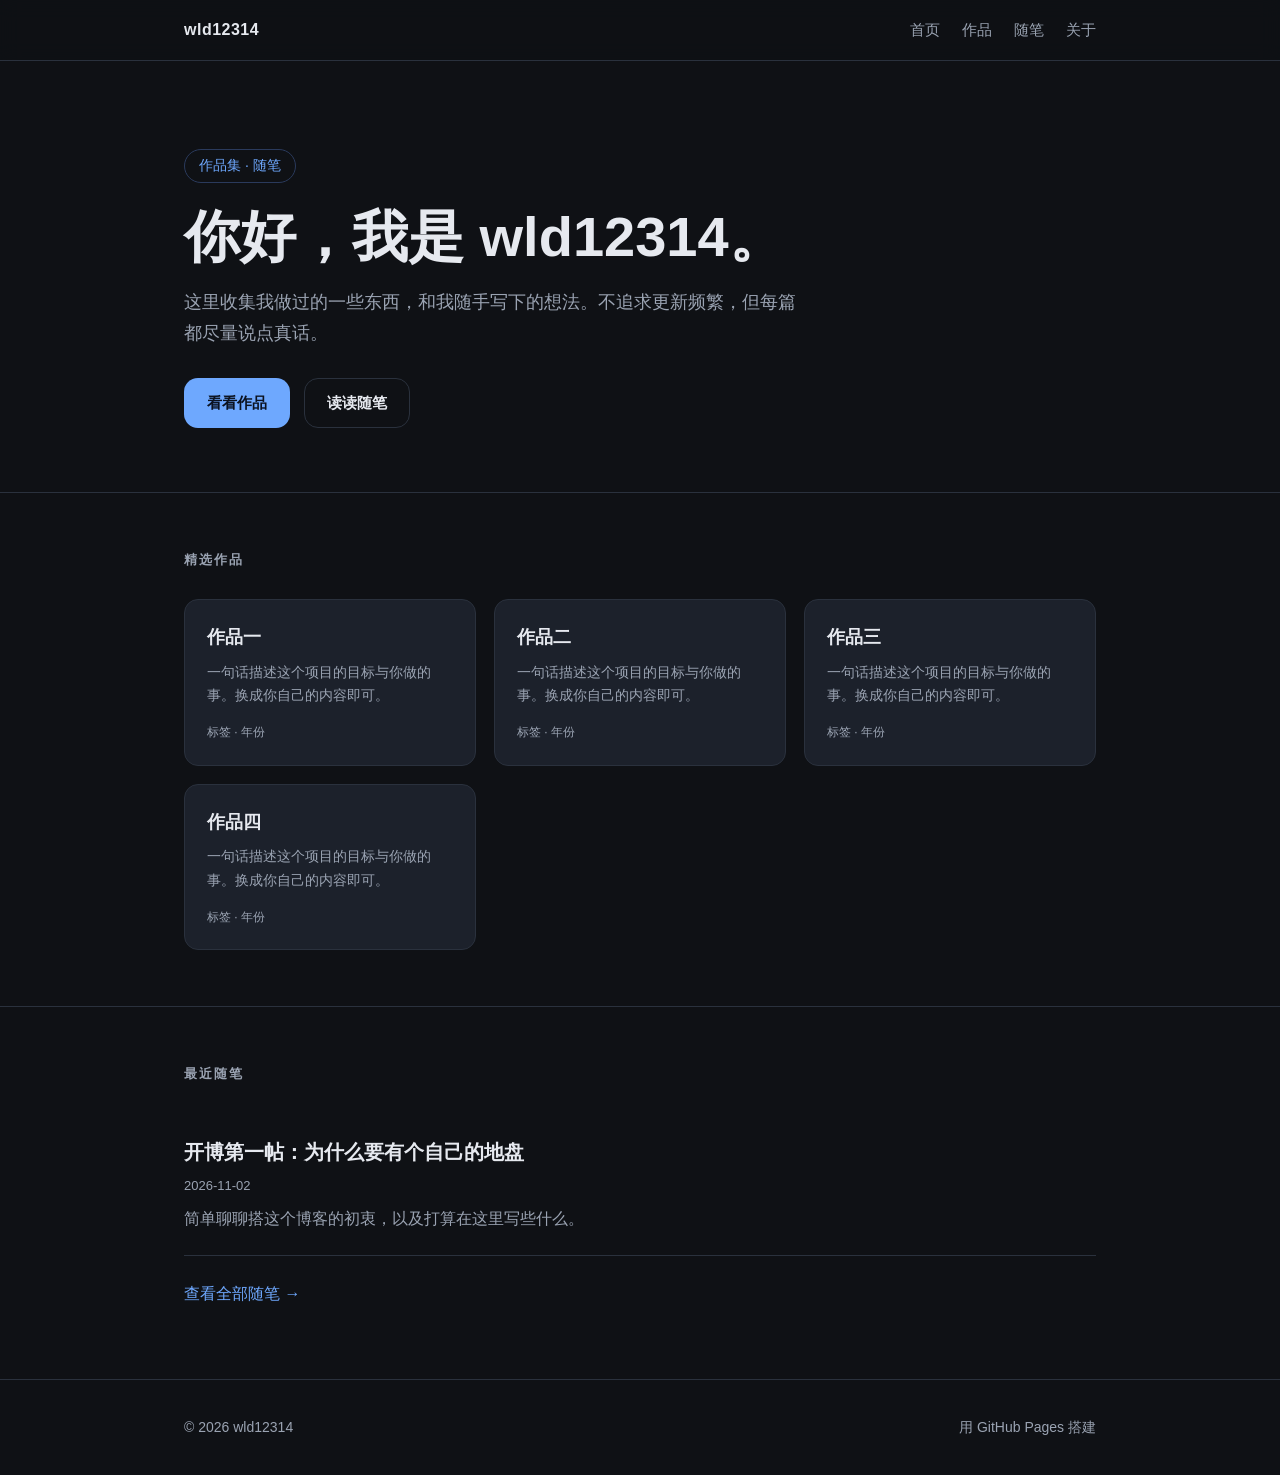
==== index.html @ 1c8e5e1d "Add files via upload" ====
<!DOCTYPE html>
<html lang="zh-CN">
<head>
  <meta charset="UTF-8" />
  <meta name="viewport" content="width=device-width, initial-scale=1.0" />
  <title>wld12314 · 个人作品集与随笔</title>
  <meta name="description" content="wld12314 的个人站点：作品集与随笔。" />
  <link rel="stylesheet" href="assets/css/style.css" />
</head>
<body>
  <nav class="nav">
    <div class="wrap">
      <a class="brand" href="index.html">wld12314</a>
      <div class="nav-links">
        <a href="index.html">首页</a>
        <a href="index.html#works">作品</a>
        <a href="blog/index.html">随笔</a>
        <a href="about.html">关于</a>
      </div>
    </div>
  </nav>

  <header class="hero">
    <div class="wrap">
      <span class="tag">作品集 · 随笔</span>
      <h1>你好，我是 wld12314。</h1>
      <p>这里收集我做过的一些东西，和我随手写下的想法。不追求更新频繁，但每篇都尽量说点真话。</p>
      <div class="cta">
        <a class="btn btn-primary" href="#works">看看作品</a>
        <a class="btn btn-ghost" href="blog/index.html">读读随笔</a>
      </div>
    </div>
  </header>

  <section id="works">
    <div class="wrap">
      <h2 class="section-title">精选作品</h2>
      <div class="grid">
        <div class="card">
          <h3>作品一</h3>
          <p>一句话描述这个项目的目标与你做的事。换成你自己的内容即可。</p>
          <div class="meta">标签 · 年份</div>
        </div>
        <div class="card">
          <h3>作品二</h3>
          <p>一句话描述这个项目的目标与你做的事。换成你自己的内容即可。</p>
          <div class="meta">标签 · 年份</div>
        </div>
        <div class="card">
          <h3>作品三</h3>
          <p>一句话描述这个项目的目标与你做的事。换成你自己的内容即可。</p>
          <div class="meta">标签 · 年份</div>
        </div>
        <div class="card">
          <h3>作品四</h3>
          <p>一句话描述这个项目的目标与你做的事。换成你自己的内容即可。</p>
          <div class="meta">标签 · 年份</div>
        </div>
      </div>
    </div>
  </section>

  <section id="latest">
    <div class="wrap">
      <h2 class="section-title">最近随笔</h2>
      <div class="post">
        <h3><a href="blog/hello.html">开博第一帖：为什么要有个自己的地盘</a></h3>
        <div class="date">2026-11-02</div>
        <p>简单聊聊搭这个博客的初衷，以及打算在这里写些什么。</p>
      </div>
      <p style="margin-top:24px"><a href="blog/index.html">查看全部随笔 →</a></p>
    </div>
  </section>

  <footer>
    <div class="wrap">
      <span>© 2026 wld12314</span>
      <span>用 GitHub Pages 搭建</span>
    </div>
  </footer>
</body>
</html>
---- assets/css/style.css ----
:root {
  --bg: #0f1115;
  --bg-soft: #161922;
  --surface: #1c212b;
  --border: #2a313d;
  --text: #e6e9ef;
  --text-dim: #9aa3b2;
  --accent: #6ea8fe;
  --accent-soft: #2a3a5c;
  --radius: 14px;
  --maxw: 960px;
}

* { box-sizing: border-box; }

html { scroll-behavior: smooth; }

body {
  margin: 0;
  background: var(--bg);
  color: var(--text);
  font-family: -apple-system, BlinkMacSystemFont, "Segoe UI", "PingFang SC",
    "Hiragino Sans GB", "Microsoft YaHei", Roboto, Helvetica, Arial, sans-serif;
  line-height: 1.7;
  -webkit-font-smoothing: antialiased;
}

a { color: var(--accent); text-decoration: none; }
a:hover { text-decoration: underline; }

.wrap { max-width: var(--maxw); margin: 0 auto; padding: 0 24px; }

/* Nav */
.nav {
  position: sticky; top: 0; z-index: 10;
  backdrop-filter: blur(10px);
  background: rgba(15, 17, 21, 0.72);
  border-bottom: 1px solid var(--border);
}
.nav .wrap {
  display: flex; align-items: center; justify-content: space-between;
  height: 60px;
}
.brand { font-weight: 700; letter-spacing: .5px; color: var(--text); }
.brand:hover { text-decoration: none; }
.nav-links { display: flex; gap: 22px; }
.nav-links a { color: var(--text-dim); font-size: 15px; }
.nav-links a:hover { color: var(--text); text-decoration: none; }

/* Hero */
.hero { padding: 88px 0 64px; }
.hero h1 {
  font-size: clamp(34px, 6vw, 56px);
  line-height: 1.15; margin: 0 0 18px; font-weight: 800;
}
.hero .tag {
  display: inline-block; font-size: 14px; color: var(--accent);
  border: 1px solid var(--accent-soft); border-radius: 999px;
  padding: 4px 14px; margin-bottom: 22px;
}
.hero p { color: var(--text-dim); font-size: 18px; max-width: 620px; }
.hero .cta { margin-top: 30px; display: flex; gap: 14px; flex-wrap: wrap; }

.btn {
  display: inline-block; padding: 11px 22px; border-radius: var(--radius);
  font-size: 15px; font-weight: 600; border: 1px solid transparent;
  transition: transform .12s ease, background .2s ease;
}
.btn:hover { text-decoration: none; transform: translateY(-2px); }
.btn-primary { background: var(--accent); color: #0b1220; }
.btn-ghost { border-color: var(--border); color: var(--text); }

/* Sections */
section { padding: 56px 0; border-top: 1px solid var(--border); }
.section-title { font-size: 13px; text-transform: uppercase; letter-spacing: 2px; color: var(--text-dim); margin: 0 0 28px; }

/* Cards / works */
.grid { display: grid; grid-template-columns: repeat(auto-fill, minmax(260px, 1fr)); gap: 18px; }
.card {
  background: var(--surface); border: 1px solid var(--border);
  border-radius: var(--radius); padding: 22px; transition: border-color .2s, transform .12s;
}
.card:hover { border-color: var(--accent); transform: translateY(-3px); }
.card h3 { margin: 0 0 8px; font-size: 18px; }
.card p { margin: 0; color: var(--text-dim); font-size: 14px; }
.card .meta { margin-top: 14px; font-size: 12px; color: var(--text-dim); }

/* Blog list */
.post { padding: 22px 0; border-bottom: 1px solid var(--border); }
.post:last-child { border-bottom: none; }
.post h3 { margin: 0 0 6px; font-size: 20px; }
.post h3 a { color: var(--text); }
.post h3 a:hover { color: var(--accent); text-decoration: none; }
.post .date { font-size: 13px; color: var(--text-dim); }
.post p { color: var(--text-dim); margin: 8px 0 0; }

/* Article */
.article { padding: 56px 0 80px; }
.article h1 { font-size: clamp(28px, 5vw, 40px); margin: 0 0 10px; }
.article .date { color: var(--text-dim); font-size: 14px; margin-bottom: 30px; }
.article p, .article li { color: #d4d9e2; }
.article h2 { margin-top: 40px; font-size: 24px; }
.article pre { background: var(--bg-soft); border: 1px solid var(--border); border-radius: 10px; padding: 16px; overflow: auto; }
.article code { font-family: "SF Mono", Menlo, Consolas, monospace; font-size: 14px; }
.article :not(pre) > code { background: var(--accent-soft); padding: 2px 6px; border-radius: 6px; color: #cfe0ff; }

/* Footer */
footer { border-top: 1px solid var(--border); padding: 36px 0; color: var(--text-dim); font-size: 14px; }
footer .wrap { display: flex; justify-content: space-between; flex-wrap: wrap; gap: 12px; }

/* Responsive */
@media (max-width: 600px) {
  .nav-links { gap: 14px; font-size: 14px; }
  .hero { padding: 60px 0 44px; }
}
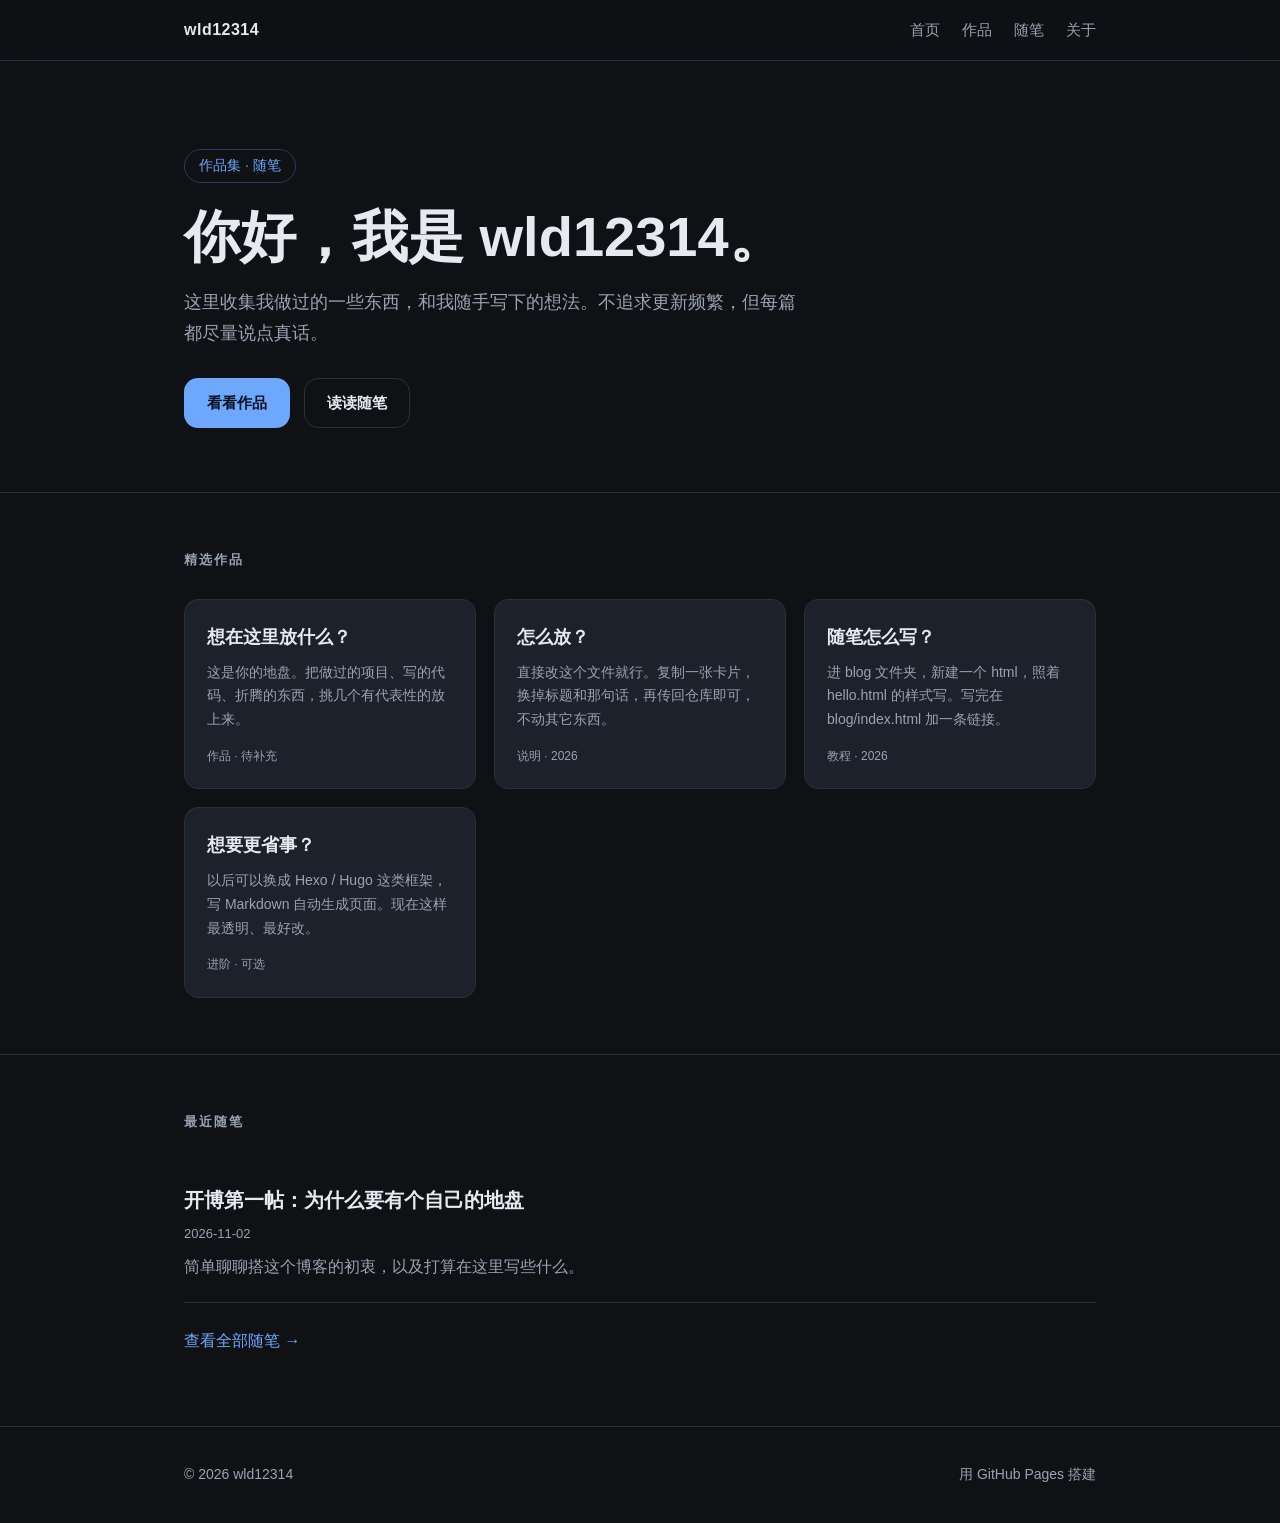
==== commit 15ad675b: "Add files via upload" ====
--- a/index.html
+++ b/index.html
@@ -1,4 +1,4 @@
-<!DOCTYPE html>
+﻿<!DOCTYPE html>
 <html lang="zh-CN">
 <head>
   <meta charset="UTF-8" />
@@ -37,26 +37,25 @@
       <h2 class="section-title">精选作品</h2>
       <div class="grid">
         <div class="card">
-          <h3>作品一</h3>
-          <p>一句话描述这个项目的目标与你做的事。换成你自己的内容即可。</p>
-          <div class="meta">标签 · 年份</div>
+          <h3>想在这里放什么？</h3>
+          <p>这是你的地盘。把做过的项目、写的代码、折腾的东西，挑几个有代表性的放上来。</p>
+          <div class="meta">作品 · 待补充</div>
         </div>
         <div class="card">
-          <h3>作品二</h3>
-          <p>一句话描述这个项目的目标与你做的事。换成你自己的内容即可。</p>
-          <div class="meta">标签 · 年份</div>
+          <h3>怎么放？</h3>
+          <p>直接改这个文件就行。复制一张卡片，换掉标题和那句话，再传回仓库即可，不动其它东西。</p>
+          <div class="meta">说明 · 2026</div>
         </div>
         <div class="card">
-          <h3>作品三</h3>
-          <p>一句话描述这个项目的目标与你做的事。换成你自己的内容即可。</p>
-          <div class="meta">标签 · 年份</div>
+          <h3>随笔怎么写？</h3>
+          <p>进 blog 文件夹，新建一个 html，照着 hello.html 的样式写。写完在 blog/index.html 加一条链接。</p>
+          <div class="meta">教程 · 2026</div>
         </div>
         <div class="card">
-          <h3>作品四</h3>
-          <p>一句话描述这个项目的目标与你做的事。换成你自己的内容即可。</p>
-          <div class="meta">标签 · 年份</div>
-        </div>
-      </div>
+          <h3>想要更省事？</h3>
+          <p>以后可以换成 Hexo / Hugo 这类框架，写 Markdown 自动生成页面。现在这样最透明、最好改。</p>
+          <div class="meta">进阶 · 可选</div>
+        </div>        </div>
     </div>
   </section>
 
@@ -80,3 +79,4 @@
   </footer>
 </body>
 </html>
+
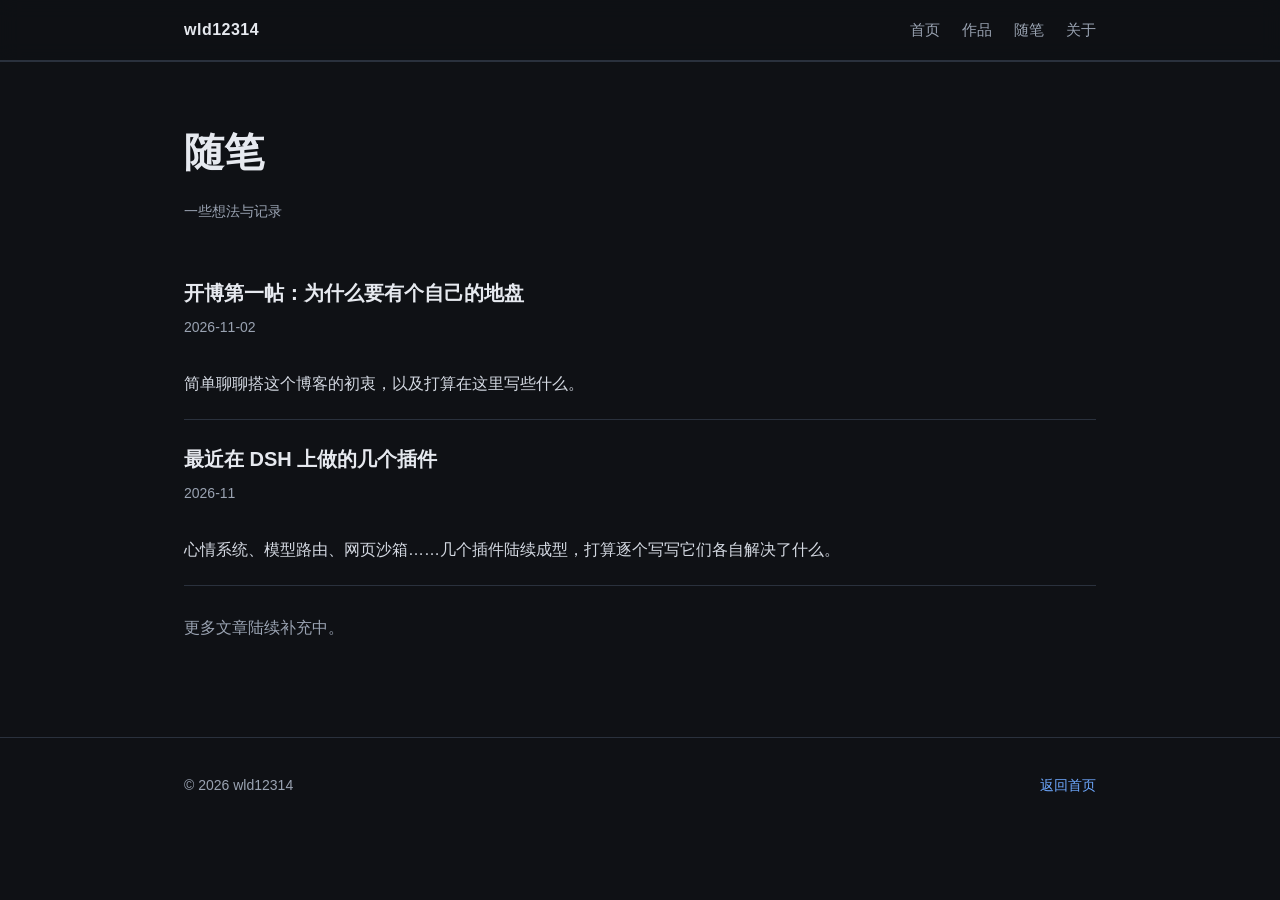
==== commit dc3a7d17: "Add files via upload" ====
--- a/index.html
+++ b/index.html
@@ -1,82 +1,51 @@
-﻿<!DOCTYPE html>
+<!DOCTYPE html>
 <html lang="zh-CN">
 <head>
   <meta charset="UTF-8" />
   <meta name="viewport" content="width=device-width, initial-scale=1.0" />
-  <title>wld12314 · 个人作品集与随笔</title>
-  <meta name="description" content="wld12314 的个人站点：作品集与随笔。" />
-  <link rel="stylesheet" href="assets/css/style.css" />
+  <title>随笔 · wld12314</title>
+  <meta name="description" content="wld12314 的随笔列表。" />
+  <link rel="stylesheet" href="../assets/css/style.css" />
 </head>
 <body>
   <nav class="nav">
     <div class="wrap">
-      <a class="brand" href="index.html">wld12314</a>
+      <a class="brand" href="../index.html">wld12314</a>
       <div class="nav-links">
-        <a href="index.html">首页</a>
-        <a href="index.html#works">作品</a>
-        <a href="blog/index.html">随笔</a>
-        <a href="about.html">关于</a>
+        <a href="../index.html">首页</a>
+        <a href="../index.html#works">作品</a>
+        <a href="index.html">随笔</a>
+        <a href="../about.html">关于</a>
       </div>
     </div>
   </nav>
 
-  <header class="hero">
+  <section class="article">
     <div class="wrap">
-      <span class="tag">作品集 · 随笔</span>
-      <h1>你好，我是 wld12314。</h1>
-      <p>这里收集我做过的一些东西，和我随手写下的想法。不追求更新频繁，但每篇都尽量说点真话。</p>
-      <div class="cta">
-        <a class="btn btn-primary" href="#works">看看作品</a>
-        <a class="btn btn-ghost" href="blog/index.html">读读随笔</a>
-      </div>
-    </div>
-  </header>
+      <h1>随笔</h1>
+      <p class="date">一些想法与记录</p>
 
-  <section id="works">
-    <div class="wrap">
-      <h2 class="section-title">精选作品</h2>
-      <div class="grid">
-        <div class="card">
-          <h3>想在这里放什么？</h3>
-          <p>这是你的地盘。把做过的项目、写的代码、折腾的东西，挑几个有代表性的放上来。</p>
-          <div class="meta">作品 · 待补充</div>
-        </div>
-        <div class="card">
-          <h3>怎么放？</h3>
-          <p>直接改这个文件就行。复制一张卡片，换掉标题和那句话，再传回仓库即可，不动其它东西。</p>
-          <div class="meta">说明 · 2026</div>
-        </div>
-        <div class="card">
-          <h3>随笔怎么写？</h3>
-          <p>进 blog 文件夹，新建一个 html，照着 hello.html 的样式写。写完在 blog/index.html 加一条链接。</p>
-          <div class="meta">教程 · 2026</div>
-        </div>
-        <div class="card">
-          <h3>想要更省事？</h3>
-          <p>以后可以换成 Hexo / Hugo 这类框架，写 Markdown 自动生成页面。现在这样最透明、最好改。</p>
-          <div class="meta">进阶 · 可选</div>
-        </div>        </div>
-    </div>
-  </section>
-
-  <section id="latest">
-    <div class="wrap">
-      <h2 class="section-title">最近随笔</h2>
       <div class="post">
-        <h3><a href="blog/hello.html">开博第一帖：为什么要有个自己的地盘</a></h3>
+        <h3><a href="hello.html">开博第一帖：为什么要有个自己的地盘</a></h3>
         <div class="date">2026-11-02</div>
         <p>简单聊聊搭这个博客的初衷，以及打算在这里写些什么。</p>
       </div>
-      <p style="margin-top:24px"><a href="blog/index.html">查看全部随笔 →</a></p>
+
+      <div class="post">
+        <h3><a href="dsh-plugins.html">最近在 DSH 上做的几个插件</a></h3>
+        <div class="date">2026-11</div>
+        <p>心情系统、模型路由、网页沙箱……几个插件陆续成型，打算逐个写写它们各自解决了什么。</p>
+      </div>
+
+      <p style="margin-top:28px;color:var(--text-dim)">更多文章陆续补充中。</p>
     </div>
   </section>
 
   <footer>
     <div class="wrap">
       <span>© 2026 wld12314</span>
-      <span>用 GitHub Pages 搭建</span>
+      <span><a href="../index.html">返回首页</a></span>
     </div>
   </footer>
 </body>
 </html>
-
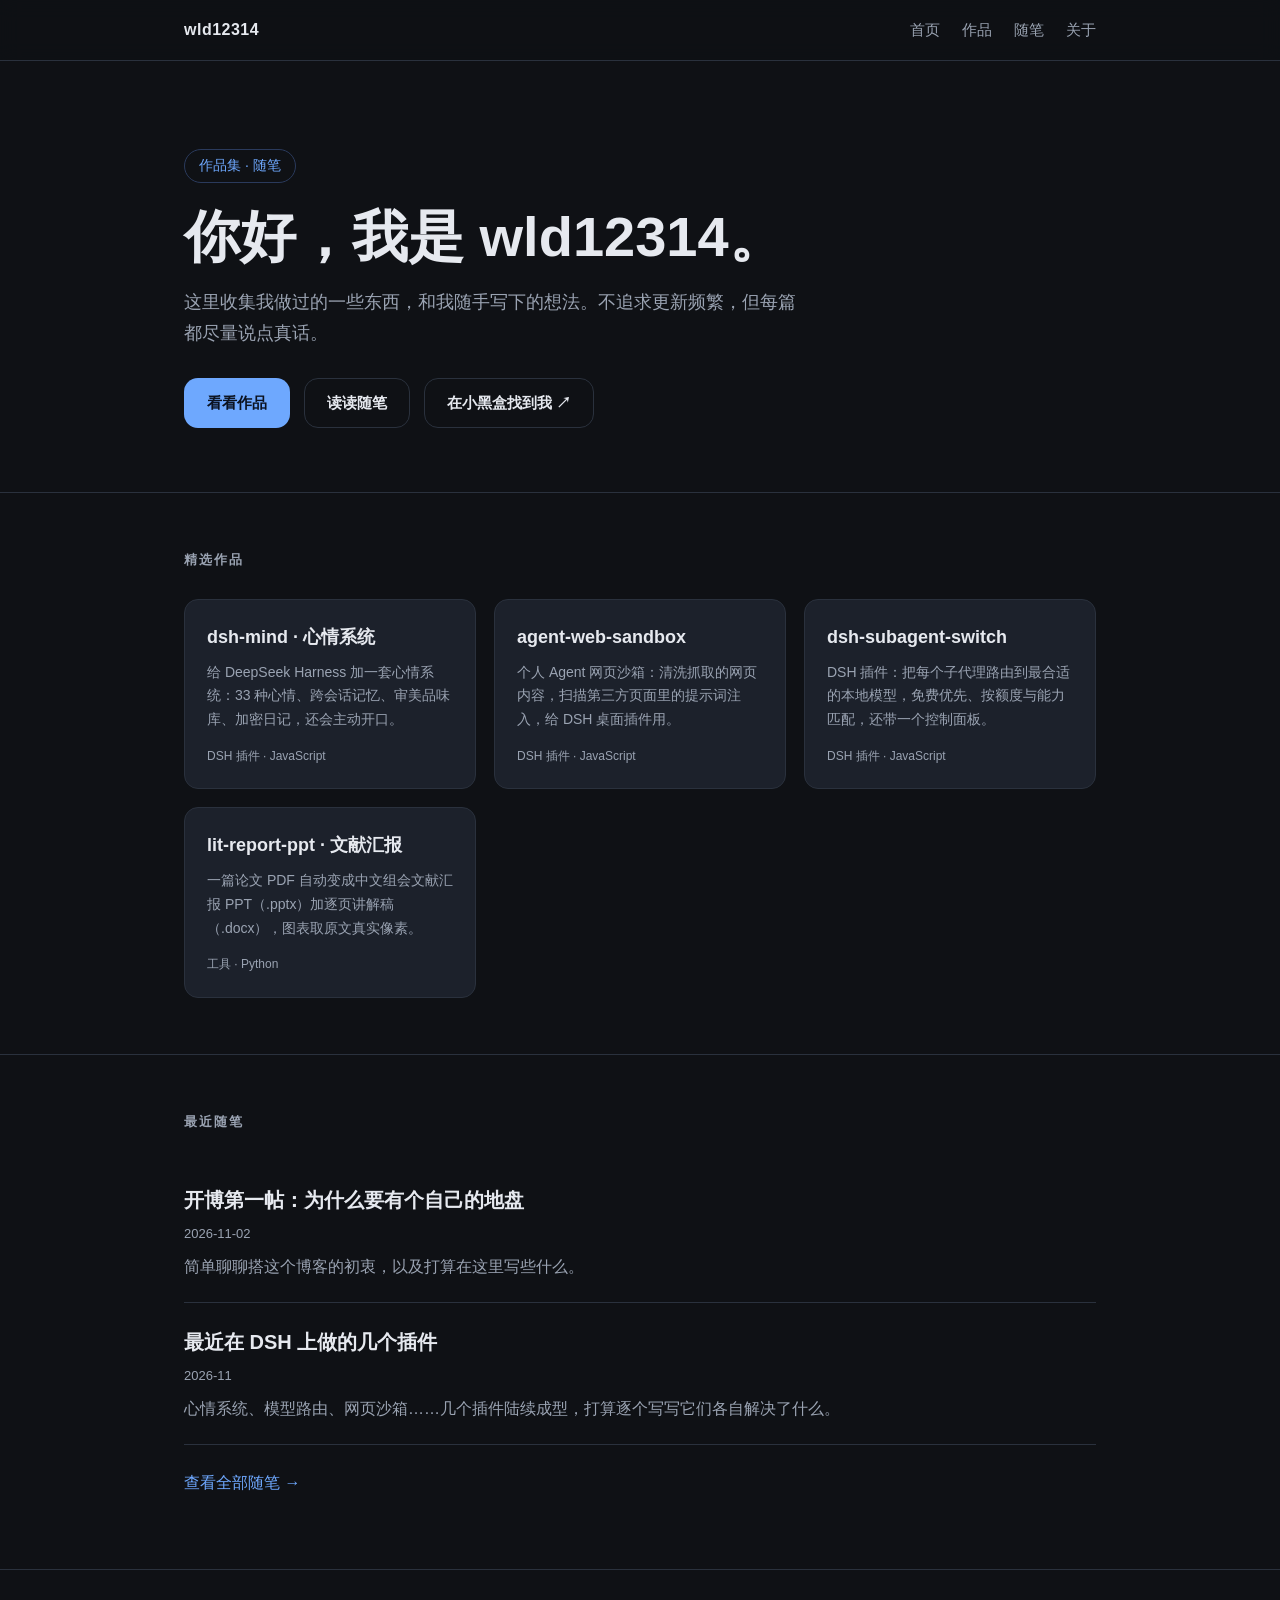
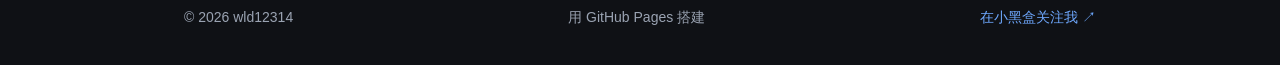
==== commit 1e8935a8: "Add files via upload" ====
--- a/index.html
+++ b/index.html
@@ -3,48 +3,86 @@
 <head>
   <meta charset="UTF-8" />
   <meta name="viewport" content="width=device-width, initial-scale=1.0" />
-  <title>随笔 · wld12314</title>
-  <meta name="description" content="wld12314 的随笔列表。" />
-  <link rel="stylesheet" href="../assets/css/style.css" />
+  <title>wld12314 · 个人作品集与随笔</title>
+  <meta name="description" content="wld12314 的个人站点：作品集与随笔。" />
+  <link rel="stylesheet" href="assets/css/style.css" />
 </head>
 <body>
   <nav class="nav">
     <div class="wrap">
-      <a class="brand" href="../index.html">wld12314</a>
+      <a class="brand" href="index.html">wld12314</a>
       <div class="nav-links">
-        <a href="../index.html">首页</a>
-        <a href="../index.html#works">作品</a>
-        <a href="index.html">随笔</a>
-        <a href="../about.html">关于</a>
+        <a href="index.html">首页</a>
+        <a href="index.html#works">作品</a>
+        <a href="blog/index.html">随笔</a>
+        <a href="about.html">关于</a>
       </div>
     </div>
   </nav>
 
-  <section class="article">
+  <header class="hero">
     <div class="wrap">
-      <h1>随笔</h1>
-      <p class="date">一些想法与记录</p>
+      <span class="tag">作品集 · 随笔</span>
+      <h1>你好，我是 wld12314。</h1>
+      <p>这里收集我做过的一些东西，和我随手写下的想法。不追求更新频繁，但每篇都尽量说点真话。</p>
+      <div class="cta">
+        <a class="btn btn-primary" href="#works">看看作品</a>
+        <a class="btn btn-ghost" href="blog/index.html">读读随笔</a>
+        <a class="btn btn-ghost" href="https://www.xiaoheihe.cn/bbs/user_profile_share?user_id=46d86acf7530&h_src=heyboxapp" target="_blank" rel="noopener">在小黑盒找到我 ↗</a>
+      </div>
+    </div>
+  </header>
 
+  <section id="works">
+    <div class="wrap">
+      <h2 class="section-title">精选作品</h2>
+      <div class="grid">
+        <div class="card">
+          <h3>dsh-mind · 心情系统</h3>
+          <p>给 DeepSeek Harness 加一套心情系统：33 种心情、跨会话记忆、审美品味库、加密日记，还会主动开口。</p>
+          <div class="meta">DSH 插件 · JavaScript</div>
+        </div>
+        <div class="card">
+          <h3>agent-web-sandbox</h3>
+          <p>个人 Agent 网页沙箱：清洗抓取的网页内容，扫描第三方页面里的提示词注入，给 DSH 桌面插件用。</p>
+          <div class="meta">DSH 插件 · JavaScript</div>
+        </div>
+        <div class="card">
+          <h3>dsh-subagent-switch</h3>
+          <p>DSH 插件：把每个子代理路由到最合适的本地模型，免费优先、按额度与能力匹配，还带一个控制面板。</p>
+          <div class="meta">DSH 插件 · JavaScript</div>
+        </div>
+        <div class="card">
+          <h3>lit-report-ppt · 文献汇报</h3>
+          <p>一篇论文 PDF 自动变成中文组会文献汇报 PPT（.pptx）加逐页讲解稿（.docx），图表取原文真实像素。</p>
+          <div class="meta">工具 · Python</div>
+        </div>
+      </div>
+    </div>
+  </section>
+
+  <section id="latest">
+    <div class="wrap">
+      <h2 class="section-title">最近随笔</h2>
       <div class="post">
-        <h3><a href="hello.html">开博第一帖：为什么要有个自己的地盘</a></h3>
+        <h3><a href="blog/hello.html">开博第一帖：为什么要有个自己的地盘</a></h3>
         <div class="date">2026-11-02</div>
         <p>简单聊聊搭这个博客的初衷，以及打算在这里写些什么。</p>
       </div>
-
       <div class="post">
-        <h3><a href="dsh-plugins.html">最近在 DSH 上做的几个插件</a></h3>
+        <h3><a href="blog/dsh-plugins.html">最近在 DSH 上做的几个插件</a></h3>
         <div class="date">2026-11</div>
         <p>心情系统、模型路由、网页沙箱……几个插件陆续成型，打算逐个写写它们各自解决了什么。</p>
       </div>
-
-      <p style="margin-top:28px;color:var(--text-dim)">更多文章陆续补充中。</p>
+      <p style="margin-top:24px"><a href="blog/index.html">查看全部随笔 →</a></p>
     </div>
   </section>
 
   <footer>
     <div class="wrap">
       <span>© 2026 wld12314</span>
-      <span><a href="../index.html">返回首页</a></span>
+      <span>用 GitHub Pages 搭建</span>
+      <a href="https://www.xiaoheihe.cn/bbs/user_profile_share?user_id=46d86acf7530&h_src=heyboxapp" target="_blank" rel="noopener">在小黑盒关注我 ↗</a>
     </div>
   </footer>
 </body>
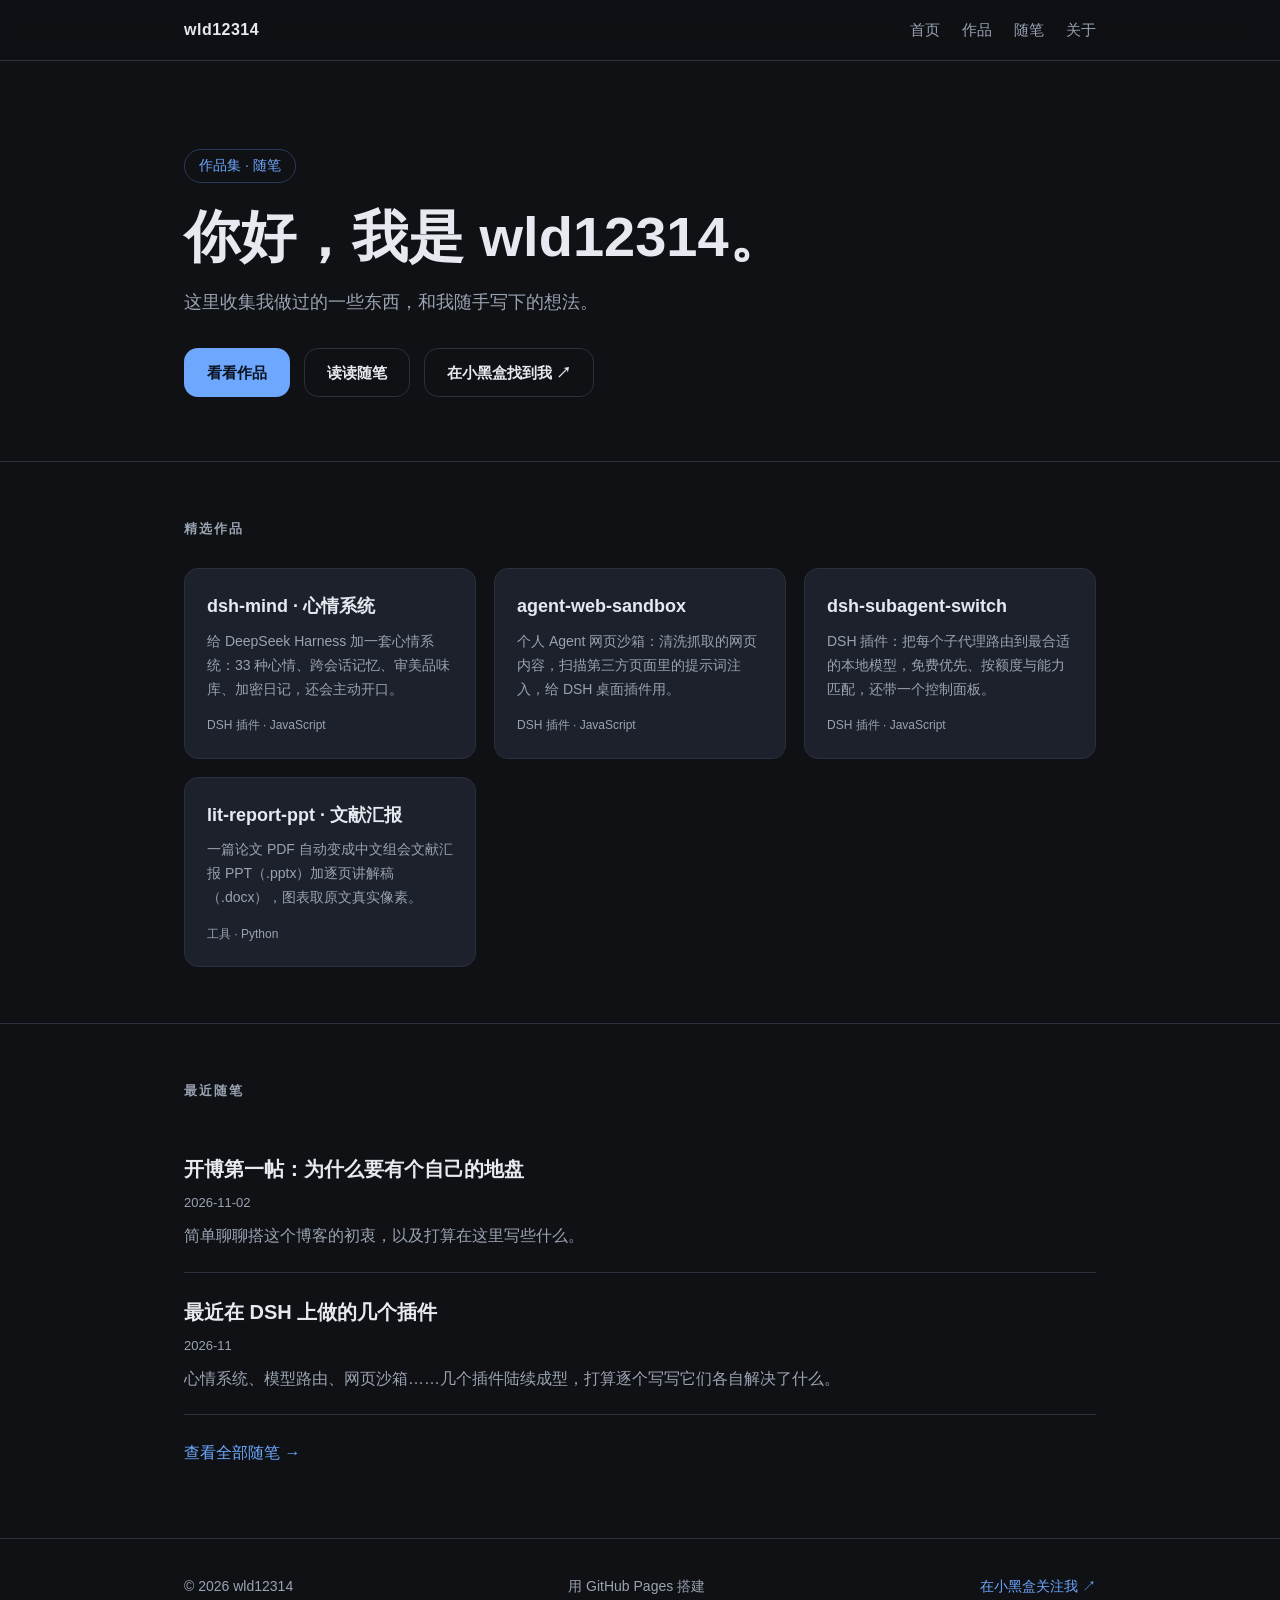
==== commit 8d03f37a: "Update index.html" ====
--- a/index.html
+++ b/index.html
@@ -24,7 +24,7 @@
     <div class="wrap">
       <span class="tag">作品集 · 随笔</span>
       <h1>你好，我是 wld12314。</h1>
-      <p>这里收集我做过的一些东西，和我随手写下的想法。不追求更新频繁，但每篇都尽量说点真话。</p>
+      <p>这里收集我做过的一些东西，和我随手写下的想法。</p>
       <div class="cta">
         <a class="btn btn-primary" href="#works">看看作品</a>
         <a class="btn btn-ghost" href="blog/index.html">读读随笔</a>
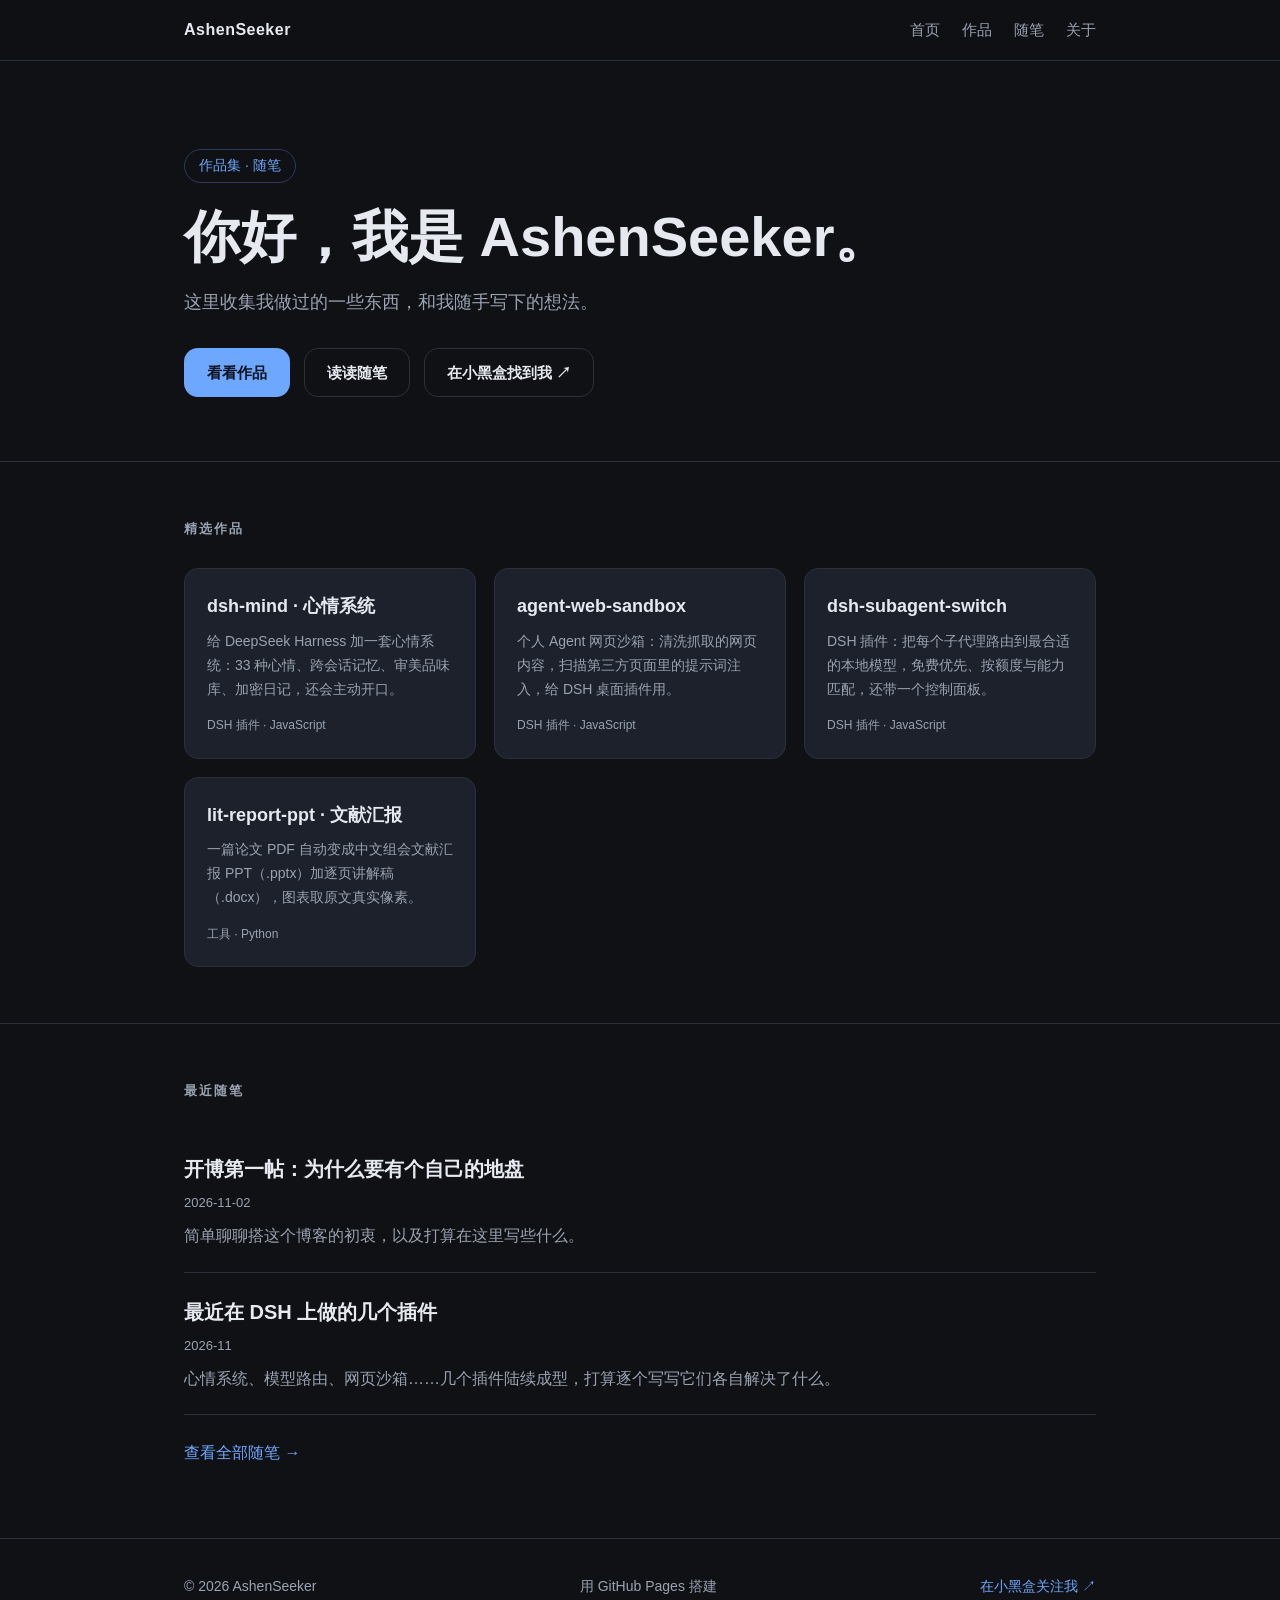
==== commit 74e950ac: "chore: update username references wld12314 -> AshenSeeker after account rename" ====
--- a/index.html
+++ b/index.html
@@ -3,14 +3,14 @@
 <head>
   <meta charset="UTF-8" />
   <meta name="viewport" content="width=device-width, initial-scale=1.0" />
-  <title>wld12314 · 个人作品集与随笔</title>
-  <meta name="description" content="wld12314 的个人站点：作品集与随笔。" />
+  <title>AshenSeeker · 个人作品集与随笔</title>
+  <meta name="description" content="AshenSeeker 的个人站点：作品集与随笔。" />
   <link rel="stylesheet" href="assets/css/style.css" />
 </head>
 <body>
   <nav class="nav">
     <div class="wrap">
-      <a class="brand" href="index.html">wld12314</a>
+      <a class="brand" href="index.html">AshenSeeker</a>
       <div class="nav-links">
         <a href="index.html">首页</a>
         <a href="index.html#works">作品</a>
@@ -23,7 +23,7 @@
   <header class="hero">
     <div class="wrap">
       <span class="tag">作品集 · 随笔</span>
-      <h1>你好，我是 wld12314。</h1>
+      <h1>你好，我是 AshenSeeker。</h1>
       <p>这里收集我做过的一些东西，和我随手写下的想法。</p>
       <div class="cta">
         <a class="btn btn-primary" href="#works">看看作品</a>
@@ -80,7 +80,7 @@
 
   <footer>
     <div class="wrap">
-      <span>© 2026 wld12314</span>
+      <span>© 2026 AshenSeeker</span>
       <span>用 GitHub Pages 搭建</span>
       <a href="https://www.xiaoheihe.cn/bbs/user_profile_share?user_id=46d86acf7530&h_src=heyboxapp" target="_blank" rel="noopener">在小黑盒关注我 ↗</a>
     </div>
